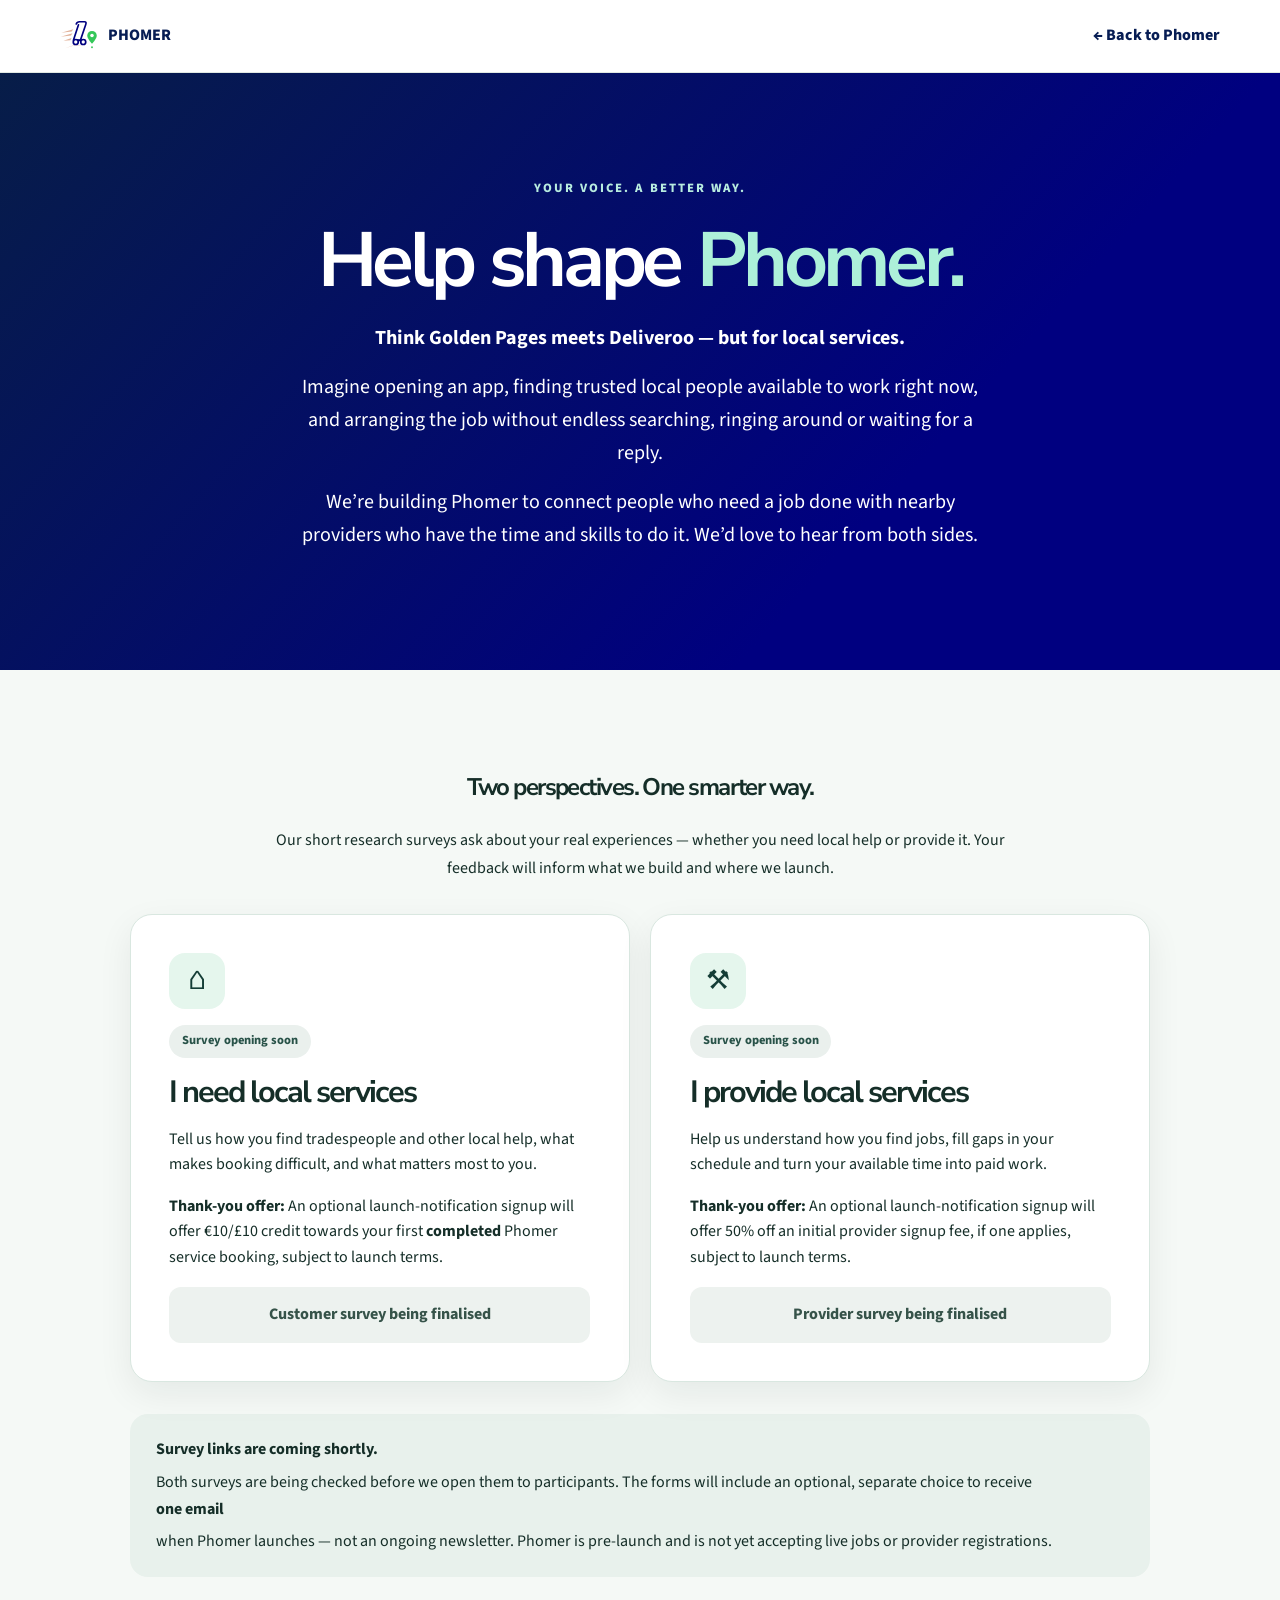
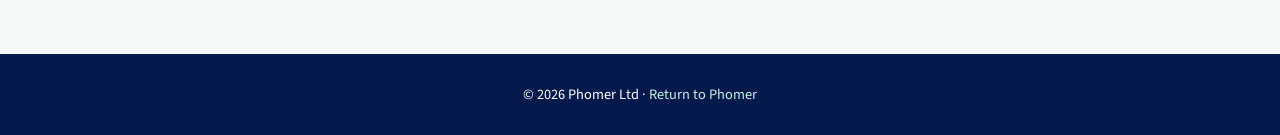
==== market-research/index.html @ 702bbf3c "Add Phomer market research landing page with customer and provider sections" ====
<!doctype html>
<html lang="en-GB">
<head>
  <meta charset="utf-8">
  <meta name="viewport" content="width=device-width,initial-scale=1">
  <meta name="theme-color" content="#000080">
  <title>Help Shape Phomer | Customer & Provider Research</title>
  <meta name="description" content="Help shape Phomer, an on-demand local services marketplace. Learn about our research surveys for customers and service providers.">
  <meta property="og:type" content="website">
  <meta property="og:title" content="Help Shape Phomer">
  <meta property="og:description" content="Think Golden Pages meets Deliveroo — for local services. Help us build a better way to get jobs done.">
  <meta property="og:url" content="https://www.phomer.co.uk/market-research/">
  <link rel="canonical" href="https://www.phomer.co.uk/market-research/">
  <link rel="icon" href="../favicon.svg" type="image/svg+xml">
  <link rel="stylesheet" href="../styles.css">
  <style>
    .research-page {background:#f5f9f6;color:#152e28;min-height:65vh}
    .research-hero {background:linear-gradient(132deg,#071d48,#000080 70%);color:white;text-align:center;padding:clamp(4rem,8vw,7rem) 1.25rem}
    .research-hero .eyeline {display:inline-block;font-size:.8rem;letter-spacing:.16em;text-transform:uppercase;font-weight:800;color:#b8ecdf}
    .research-hero h1 {color:#fff;font-size:clamp(2.7rem,6vw,5.5rem);line-height:1.07;letter-spacing:-.055em;margin:1.2rem auto;max-width:850px}
    .research-hero h1 em {color:#adf0d9;font-style:normal}
    .research-hero p {max-width:700px;margin:1rem auto;line-height:1.65;font-size:clamp(1rem,1.8vw,1.25rem)}
    .research-content {max-width:1060px;margin:auto;padding:clamp(3rem,6vw,5.5rem) 1.25rem}
    .research-intro {text-align:center;max-width:760px;margin:0 auto 2rem;line-height:1.7}
    .research-grid {display:grid;grid-template-columns:repeat(2,minmax(0,1fr));gap:1.3rem}
    .research-card {background:white;border:1px solid #d9e7e0;border-radius:22px;padding:clamp(1.5rem,3vw,2.4rem);box-shadow:0 12px 35px rgba(0,32,32,.07);display:flex;flex-direction:column;gap:1rem}
    .research-icon {width:56px;height:56px;display:grid;place-items:center;border-radius:16px;background:#e5f6ed;color:#143d36;font-size:1.7rem}
    .research-card h2 {font-size:clamp(1.4rem,2.4vw,2rem);line-height:1.2;margin:0}
    .research-card p {margin:0;line-height:1.6}
    .research-status {display:inline-flex;align-self:flex-start;padding:.4rem .8rem;border-radius:999px;background:#eaf0ed;color:#285248;font-weight:750;font-size:.78rem}
    .research-disabled {background:#edf2ef;border-radius:12px;padding:.95rem 1.2rem;color:#365349;font-weight:750;text-align:center;margin-top:auto}
    .research-footnote {margin-top:2rem;background:#e8f1ec;border-radius:18px;padding:1.4rem 1.6rem;line-height:1.65}
    .research-footnote strong {display:block;margin-bottom:.4rem}
    .research-home {display:inline-flex;align-items:center;gap:.5rem;text-decoration:none;font-weight:800}
    .research-nav {padding:1rem 0;background:#fff;border-bottom:1px solid #e1e9e3}
    .research-nav .container {display:flex;align-items:center;justify-content:space-between;gap:1rem}
    .research-nav img {width:40px;height:40px}
    .research-footer {padding:1.8rem 1rem;background:#05194d;color:#fff;text-align:center;font-size:.9rem}
    .research-footer a {color:#c0f1df}
    @media(max-width:700px){.research-grid{grid-template-columns:1fr}.research-nav .container{flex-wrap:wrap}}
  </style>
</head>
<body>
  <a href="#main" class="skip-link">Skip to main content</a>
  <nav class="research-nav" aria-label="Research page navigation">
    <div class="container">
      <a href="../" class="research-home"><img src="../logo-mark.svg" alt="" width="40" height="40"> PHOMER</a>
      <a href="../" class="research-home">← Back to Phomer</a>
    </div>
  </nav>
  <main id="main" class="research-page">
    <section class="research-hero">
      <span class="eyeline">Your voice. A better way.</span>
      <h1>Help shape <em>Phomer.</em></h1>
      <p><strong>Think Golden Pages meets Deliveroo — but for local services.</strong></p>
      <p>Imagine opening an app, finding trusted local people available to work right now, and arranging the job without endless searching, ringing around or waiting for a reply.</p>
      <p>We’re building Phomer to connect people who need a job done with nearby providers who have the time and skills to do it. We’d love to hear from both sides.</p>
    </section>
    <section class="research-content" aria-labelledby="join-title">
      <div class="research-intro">
        <h2 id="join-title">Two perspectives. One smarter way.</h2>
        <p>Our short research surveys ask about your real experiences — whether you need local help or provide it. Your feedback will inform what we build and where we launch.</p>
      </div>
      <div class="research-grid">
        <article class="research-card" id="customers">
          <span class="research-icon" aria-hidden="true">⌂</span>
          <span class="research-status">Survey opening soon</span>
          <h2>I need local services</h2>
          <p>Tell us how you find tradespeople and other local help, what makes booking difficult, and what matters most to you.</p>
          <p><strong>Thank-you offer:</strong> An optional launch-notification signup will offer €10/£10 credit towards your first <strong>completed</strong> Phomer service booking, subject to launch terms.</p>
          <div class="research-disabled" aria-label="Customer survey being finalised">Customer survey being finalised</div>
        </article>
        <article class="research-card" id="providers">
          <span class="research-icon" aria-hidden="true">⚒</span>
          <span class="research-status">Survey opening soon</span>
          <h2>I provide local services</h2>
          <p>Help us understand how you find jobs, fill gaps in your schedule and turn your available time into paid work.</p>
          <p><strong>Thank-you offer:</strong> An optional launch-notification signup will offer 50% off an initial provider signup fee, if one applies, subject to launch terms.</p>
          <div class="research-disabled" aria-label="Provider survey being finalised">Provider survey being finalised</div>
        </article>
      </div>
      <div class="research-footnote">
        <strong>Survey links are coming shortly.</strong>
        Both surveys are being checked before we open them to participants. The forms will include an optional, separate choice to receive <strong>one email</strong> when Phomer launches — not an ongoing newsletter. Phomer is pre-launch and is not yet accepting live jobs or provider registrations.
      </div>
    </section>
  </main>
  <footer class="research-footer">© 2026 Phomer Ltd · <a href="../">Return to Phomer</a></footer>
</body>
</html>
---- styles.css ----
@import url('https://fonts.googleapis.com/css2?family=Nunito+Sans:wght@600;700;800;900&family=Source+Sans+3:wght@400;500;600;700&display=swap');
@import url('https://fonts.googleapis.com/css2?family=DM+Sans:wght@400;500;600;700;800&family=Manrope:wght@400;500;600;700;800&display=swap');
:root{--ink:#071D54;--forest:#000080;--dark:#070D40;--coral:#fa916d;--coral-light:#E1B29A;--mint:#E6EDF1;--cream:#FDF9F7;--gold:#f8d38b;--muted:#50615f;--container:1160px;font-family:'DM Sans',sans-serif;color:var(--ink);font-synthesis:none}
*{box-sizing:border-box}html{scroll-behavior:smooth;scroll-padding-top:86px}body{margin:0;background:var(--cream);line-height:1.6;-webkit-font-smoothing:antialiased}a{color:inherit;text-decoration:none}button{font:inherit}a:focus-visible,button:focus-visible,summary:focus-visible{outline:3px solid #f49a6c;outline-offset:5px}img{max-width:100%}.container{width:min(calc(100% - 80px),var(--container));margin:0 auto}.skip-link{position:absolute;top:-100px;left:16px;z-index:999;background:white;padding:12px;border-radius:8px}.skip-link:focus{top:10px}.announcement{background:#E1B29A;color:#224139;text-align:center;font-size:12px;font-weight:800;letter-spacing:.055em;padding:9px 15px}.announcement span:last-child{margin-left:12px}.pulse{display:inline-block;width:8px;height:8px;background:#145446;border-radius:100%;margin-right:9px;box-shadow:0 0 0 4px rgba(20,84,70,.12)}.site-header{background:#000080;position:relative;z-index:10}.nav-shell{height:88px;display:flex;align-items:center;justify-content:space-between}.brand{display:inline-flex;align-items:center;gap:12px;color:white;font:800 27px/.9 Manrope,sans-serif;letter-spacing:-.065em}.brand img{border-radius:11px}.brand-dot{color:#E1B29A}.nav-links{display:flex;align-items:center;gap:39px;font-size:13px;font-weight:700;color:#e7f4ed}.nav-links>a:not(.nav-cta){opacity:.95;transition:opacity .2s}.nav-links>a:hover{opacity:.72}.nav-cta{color:#103f38;background:#eff8f1;padding:12px 20px;border-radius:100px}.nav-cta span{margin-left:12px}.menu-toggle{display:none;border:0;background:transparent;width:44px;height:44px;padding:8px}.menu-toggle span{height:2px;background:#fff;width:24px;display:block;margin:6px 0}
.hero{background:radial-gradient(ellipse 56% 68% at 79% 45%,#14665b 0%,transparent 69%),#000080;color:white;position:relative;overflow:hidden;isolation:isolate}.hero:before{content:'';position:absolute;inset:0;opacity:.055;background-image:radial-gradient(#fff 1px,transparent 1px);background-size:22px 22px;pointer-events:none}.hero-glow{position:absolute;border-radius:50%;pointer-events:none}.hero-glow-one{height:490px;width:490px;background:#7bb9a3;filter:blur(130px);opacity:.06;top:-180px;left:-210px}.hero-glow-two{height:400px;width:400px;background:#f2b68f;filter:blur(110px);opacity:.11;bottom:-280px;right:3%}.hero-layout{min-height:660px;display:grid;grid-template-columns:1.05fr .95fr;align-items:center;gap:30px;padding-top:52px;padding-bottom:66px;position:relative;z-index:2}.hero-copy{padding-bottom:13px}.eyebrow{display:flex;align-items:center;gap:11px;color:#E1B29A;font-size:11px;font-weight:800;letter-spacing:.19em;margin-bottom:24px}.eyebrow-line{width:24px;height:2px;background:#E1B29A}.hero h1,h2,h3{font-family:Manrope,'DM Sans',sans-serif;letter-spacing:-.065em}.hero h1{font-size:clamp(52px,5.2vw,78px);line-height:1.13;font-weight:800;margin:0 0 25px;letter-spacing:-.075em;white-space:nowrap}.hero h1 em,.section h2 em,.closing h2 em{font-style:normal;color:#E1B29A}.end-dot{color:#34C759}.hero-lead{font-size:17px;line-height:1.75;max-width:520px;color:#F4F6FF;font-weight:400;margin:0 0 32px}.hero-lead strong{color:white;font-weight:700}.hero-actions{display:flex;gap:13px;flex-wrap:wrap}.btn{display:inline-flex;align-items:center;justify-content:center;gap:18px;min-height:54px;border-radius:100px;padding:14px 23px;font-size:13px;font-weight:800;transition:transform .2s,background .2s}.btn:hover{transform:translateY(-3px)}.btn-light{background:#ffebdb;color:#193f37}.btn-light:hover{background:white}.btn-outline{border:1px solid #79a49c;color:white}.btn-outline:hover{background:#ffffff14}.hero-notes{display:flex;flex-wrap:wrap;gap:23px;color:#D1DBF4;font-weight:600;font-size:11px;margin-top:31px}.hero-notes i{font-style:normal;color:#fbb997;margin-right:7px;font-weight:800}.hero-art{height:560px;position:relative;display:flex;align-items:center;justify-content:center}.orbit{position:absolute;border:1px solid rgba(202,237,219,.13);border-radius:50%;left:50%;top:50%;transform:translate(-50%,-50%)}.orbit-1{width:495px;height:495px}.orbit-2{width:640px;height:640px}.phone-shell{width:311px;height:530px;background:#fff;border-radius:39px;border:9px solid #cbe3d8;color:#173c35;overflow:hidden;box-shadow:0 22px 15px #041f1d21,0 45px 100px #071e1b65;position:relative;transform:rotate(-5deg);z-index:2}.phone-shell:before{content:'';width:95px;height:21px;background:#cbe3d8;position:absolute;top:-1px;left:calc(50% - 47px);border-radius:0 0 15px 15px;z-index:5}.phone-top{height:73px;padding:27px 19px 0 24px;display:flex;justify-content:space-between;align-items:center}.phone-top>span:first-child{font:800 25px Manrope,sans-serif;letter-spacing:-.08em}.phone-top .brand-dot{color:#E1B29A}.tiny-avatar{background:#e4f5ed;border-radius:50%;width:28px;height:28px;display:grid;place-items:center;font-size:12px;font-weight:800}.phone-body{padding:20px 22px}.greeting{font-size:9px;font-weight:800;color:#559c8b;letter-spacing:.13em}.greeting span{color:#fb8f6c}.phone-body h2{font-size:29px;line-height:1.15;margin:7px 0 21px;letter-spacing:-.06em}.search-box{border:1px solid #e4eae5;box-shadow:0 4px 12px #152b2710;border-radius:13px;padding:12px;display:flex;gap:9px;align-items:center;font-size:11px;font-weight:500;color:#84938e}.mini-heading{display:flex;justify-content:space-between;margin:24px 0 12px;font-size:9px;font-weight:800;letter-spacing:.08em}.mini-heading span{font-size:15px;color:#4f9e84}.category-grid{display:grid;grid-template-columns:1fr 1fr;gap:9px}.mini-category{padding:8px 6px;border:1px solid #eef0ec;border-radius:10px;font-size:9px;font-weight:800;display:flex;flex-direction:column;gap:5px}.category-icon{font-weight:700;font-size:19px;display:grid;place-items:center;width:34px;height:34px;border-radius:9px}.green{background:#d8ede4;color:#3c8e79}.peach{background:#ffe6dc;color:#df8766}.lilac{background:#eae5f8;color:#8e7acb}.yellow{background:#f9f0d9;color:#c2a04b}.flow-card{display:flex;align-items:center;gap:11px;background:#dff3e9;border-radius:13px;padding:12px;margin-top:17px}.flow-symbol{border-radius:50%;background:#000080;color:white;width:35px;height:35px;display:grid;place-items:center;font-size:20px}.flow-card strong,.flow-card small{display:block}.flow-card strong{font-size:10px}.flow-card small{font-size:9px;color:#638478;margin-top:2px}.phone-foot{position:absolute;bottom:0;width:100%;height:50px;border-top:1px solid #f1f2ee;display:flex;align-items:center;justify-content:space-around;background:white}.phone-foot>span{font-size:18px;color:#899c94;text-align:center}.phone-foot small{font-size:8px;display:block}.phone-foot>span:first-child{color:#338d75}.floating-label{position:absolute;z-index:3;background:#f8f5eb;color:#23473d;box-shadow:0 12px 26px #061a182e;border-radius:15px;font-weight:800;font-size:11px;white-space:nowrap}.float-label-one{top:86px;left:-6px;padding:15px 20px;transform:rotate(-6deg)}.tiny-spark{color:#eb8e63;margin-right:8px;font-size:19px}.float-label-two{display:flex;align-items:center;gap:10px;right:-14px;bottom:130px;padding:14px 17px;transform:rotate(5deg)}.float-label-two strong,.float-label-two small{display:block}.float-label-two small{font-size:10px;font-weight:500;color:#5f7a70}.dot-coral{height:13px;width:13px;background:#f19470;border-radius:50%;box-shadow:0 0 0 6px #f1947028}.concept-tag{position:absolute;bottom:0;left:50%;transform:translateX(-50%);color:#a9d5c7;white-space:nowrap;font-size:9px;letter-spacing:.11em;font-weight:800}
.category-ribbon{background:#F7E7E2;overflow:hidden}.ribbon-inner{display:flex;justify-content:space-between;gap:22px;white-space:nowrap;padding:18px 0;font:800 12px Manrope,sans-serif;letter-spacing:.045em}.ribbon-inner span{display:flex;gap:24px}.ribbon-inner b{color:#bf715b;font-size:15px}.section{padding:110px 0}.section-intro{max-width:720px;margin-bottom:48px}.centered{text-align:center;margin-left:auto;margin-right:auto}.kicker{display:block;color:#3d9b7d;font-size:11px;font-weight:800;letter-spacing:.18em;margin-bottom:17px}.section h2,.closing h2{font-size:clamp(36px,4.1vw,57px);line-height:1.22;font-weight:800;margin:0 0 20px}.section h2 em{color:#E1B29A}.section-intro p{color:#65736d;font-size:16px;line-height:1.75;margin:0 auto;max-width:580px}.steps{display:grid;grid-template-columns:repeat(3,1fr);gap:18px}.step-card{background:#fff;border:1px solid #f0f0e9;border-radius:23px;padding:28px 28px 35px;box-shadow:0 10px 28px #162c2409;transition:transform .2s}.step-card:hover{transform:translateY(-6px)}.step-card-top{display:flex;justify-content:space-between;align-items:start}.step-card-top>span{font:800 14px Manrope,sans-serif;color:#a4b1ab}.step-icon{width:83px;height:83px;border-radius:25px;display:grid;place-items:center}.step-icon svg{width:48px;height:48px}.step-icon.pink{background:#fce2d8;color:#dc8769}.step-icon.mint{background:#dcf3e8;color:#3a9b80}.step-icon.butter{background:#fbf0d1;color:#ae8637}.step-card h3{font-size:23px;margin:28px 0 11px;line-height:1.2}.step-card p{color:#64756e;font-size:14px;line-height:1.75;margin:0}.honesty-note{margin:31px 0 0;text-align:center;font-size:12px;color:#6c7c74}.honesty-note span{color:#e49170;margin-right:7px}.section-difference{background:#E6EDF1}.different-grid{display:grid;grid-template-columns:1fr 1fr;align-items:center;gap:80px}.different-copy h2{max-width:440px}.different-copy h2 em{display:block}.different-copy p{color:#52685d;line-height:1.82;font-size:15px;max-width:420px}.different-copy p strong{color:#174d3f}.text-link{font-size:13px;font-weight:800;display:inline-flex;gap:18px;align-items:center;color:#000080;margin-top:18px}.difference-panel{background:#fff;box-shadow:0 24px 55px #0a493019;border-radius:26px;padding:30px}.panel-label{font-size:10px;color:#9a908d;font-weight:800;letter-spacing:.12em}.old-way{display:flex;gap:7px;align-items:center;justify-content:space-between;margin-top:15px;flex-wrap:wrap}.old-way span{font-size:10px;font-weight:800;border-radius:8px;background:#f5f5f2;padding:11px 9px;color:#76817d}.old-way b{color:#acb5ac;font-size:11px}.panel-divider{border-bottom:1px dashed #dde8df;position:relative;margin:35px 0 31px;text-align:center}.panel-divider span{position:absolute;top:-12px;left:46%;background:white;color:#bfcbc1;font-size:10px;font-weight:900;padding:3px 9px}.panel-label-green{color:#2b9574}.panel-label small{font-size:9px;color:#97a89c}.new-way{display:flex;flex-direction:column;align-items:stretch;text-align:center;gap:3px;margin:13px auto 0;max-width:240px}.new-way>div{padding:10px 12px;background:#F7E7E2;border:1px solid #cbebda;border-radius:11px;font-size:12px;font-weight:800;color:#176048}.new-way>span{color:#59a389;font-size:16px;font-weight:800;line-height:1.1}.new-way .new-way-final{background:#071D54;color:white;border-color:#071D54}.new-way-final span{color:#F7E7E2;margin-left:8px}.section-for{background:#FDF9F7}.audience-grid{display:grid;grid-template-columns:1fr 1fr;gap:20px}.audience-card{background:#fff;border-radius:27px;overflow:hidden;box-shadow:0 12px 30px #142f210b}.audience-visual{height:210px;display:grid;place-items:center;position:relative;overflow:hidden}.customer-card .audience-visual{background:#F7E7E2}.homer-card .audience-visual{background:#E6EDF1}.audience-emoji{font-family:Manrope,sans-serif;font-weight:800;font-size:96px;line-height:1;transform:rotate(-12deg);color:#e88c66;text-shadow:4px 7px 0 #f8bb9f}.homer-card .audience-emoji{color:#328e74;text-shadow:4px 7px 0 #b1ded0}.sticker{position:absolute;bottom:27px;right:20%;padding:7px 15px;background:white;border-radius:100px;color:#36574a;font-size:12px;font-weight:800;transform:rotate(6deg);box-shadow:0 7px 15px #14371c12}.squiggle{width:400px;height:400px;position:absolute;top:-155px;left:-130px;border:24px solid #f9c0a3;border-radius:50%;opacity:.7}.squiggle-b{border-color:#E6EDF1}.audience-body{padding:35px 39px 43px}.card-kicker{font-size:10px;color:#3d9b7d;font-weight:800;letter-spacing:.13em}.audience-body h3{font-size:31px;line-height:1.24;margin:15px 0;letter-spacing:-.055em}.audience-body p{color:#6a786e;font-size:14px;line-height:1.9;min-height:80px}.underlink{display:inline-flex;gap:20px;font-size:13px;font-weight:800;color:#000080;margin-top:12px}
.section-vision{background:#000080;color:white}.vision-grid{display:grid;grid-template-columns:1fr .95fr;gap:85px;align-items:center}.light-kicker{color:#a0dac6}.section-vision h2{font-size:clamp(38px,4.1vw,56px)}.section-vision h2 em{color:#E1B29A}.section-vision p{color:#DDE5F9;max-width:470px;font-size:14px;line-height:1.85}.vision-pill{display:inline-block;border:1px solid #76a596;border-radius:100px;font-size:11px;font-weight:800;color:#d2ebdf;padding:10px 17px;margin-top:14px}.journey-card{background:#f8f8f3;border-radius:25px;padding:35px;color:#183e34}.journey-small{font-size:10px;letter-spacing:.15em;font-weight:800;color:#82958a}.journey-step{display:flex;align-items:center;gap:15px;border-bottom:1px solid #e2e7df;padding:19px 0}.journey-step:last-child{border:0}.journey-bullet{flex:0 0 auto;display:grid;place-items:center;width:35px;height:35px;border:1px solid #cddad0;border-radius:50%;font-size:13px;font-weight:800;color:#557865}.journey-step.active .journey-bullet{background:#071D54;color:#fff;border-color:#071D54}.journey-step div{flex:1}.journey-step strong,.journey-step small{display:block}.journey-step strong{font-size:15px}.journey-step small{font-size:11px;color:#819289;margin-top:4px}.journey-step>span:last-child:not(.journey-bullet){font-size:8px;font-weight:900;color:#278970;background:#dbf1e4;border-radius:20px;padding:5px 8px}
.faq-section{background:#FDF9F7}.faq-grid{display:grid;grid-template-columns:.6fr 1fr;gap:110px}.faq-intro p{color:#64746d;font-size:14px}.faq-items details{border-bottom:1px solid #dce2d9}.faq-items details:first-child{border-top:1px solid #dce2d9}.faq-items summary{list-style:none;padding:20px 4px;cursor:pointer;font-size:15px;font-weight:800;display:flex;justify-content:space-between;align-items:center;gap:16px}.faq-items summary::-webkit-details-marker{display:none}.faq-items summary span{font-size:22px;font-weight:500;color:#3c9680;transition:transform .2s}.faq-items details[open] summary span{transform:rotate(45deg)}.faq-items details p{margin:0 0 23px;color:#67786e;font-size:13px;line-height:1.85;max-width:530px}.closing{background:#F7E7E2;text-align:center;overflow:hidden}.closing-inner{position:relative;padding:94px 0}.closing-orb{position:absolute;font-size:260px;color:#f3b08c;opacity:.42;left:-10%;top:-92px;pointer-events:none}.closing .kicker{color:#95634a}.closing h2{font-size:clamp(33px,4vw,54px)}.closing h2 em{color:#d06e4f}.closing p{color:#74564b;margin-bottom:27px}.btn-dark{background:#000080;color:white}.btn-dark:hover{background:#0f453b}.footer{background:#070D40;color:#d5e9dd}.footer-content{padding:35px 0;display:flex;align-items:center;gap:18px;flex-wrap:wrap}.footer-brand{font-size:23px}.footer-content p{font-size:11px;margin:0 22px 0 0;color:#b5d1c4}.footer-content small{font-size:10px;color:#a8c6b8}.footer-content small:last-child{margin-left:auto}
@media(max-width:1080px){.hero h1{font-size:60px}.hero-art{transform:scale(.92)}.different-grid{gap:50px}.footer-content small:last-child{margin-left:0}.float-label-one{left:0}.float-label-two{right:-8px}}@media(max-width:820px){.container{width:min(calc(100% - 44px),var(--container))}.nav-shell{height:76px}.menu-toggle{display:block}.nav-links{display:none;position:absolute;top:76px;left:0;right:0;padding:25px 22px 29px;background:#070D40;flex-direction:column;align-items:stretch;gap:23px;box-shadow:0 16px 25px #081c172e}.nav-links.open{display:flex}.nav-links>a{font-size:15px}.nav-cta{text-align:center}.hero-layout{grid-template-columns:1fr;gap:25px;padding-top:50px}.hero-copy{text-align:center}.hero h1{white-space:normal}.eyebrow,.hero-actions,.hero-notes{justify-content:center}.hero-lead{margin-left:auto;margin-right:auto}.hero-art{height:520px;transform:none}.float-label-one{left:16%}.float-label-two{right:14%}.ribbon-inner{justify-content:flex-start;overflow:auto;scrollbar-width:none}.ribbon-inner::-webkit-scrollbar{display:none}.different-grid,.vision-grid,.faq-grid{grid-template-columns:1fr;gap:35px}.different-copy h2{max-width:700px}.different-copy h2 em{display:inline}.difference-panel{max-width:600px;width:100%;margin:auto}.faq-grid{gap:20px}.faq-intro h2 br{display:none}.section{padding:78px 0}.vision-grid{gap:48px}}@media(max-width:610px){.announcement{font-size:10px;line-height:1.4;padding:10px}.brand{font-size:24px}.hero-layout{padding-top:43px;padding-bottom:32px}.hero h1{font-size:clamp(40px,11.7vw,62px)}.hero-lead{font-size:15px}.hero-notes{gap:9px 16px}.hero-art{height:460px;margin-top:8px}.phone-shell{transform:rotate(-5deg) scale(.84)}.orbit-1{width:360px;height:360px}.orbit-2{width:445px;height:445px}.float-label-one{left:0;top:60px;transform:rotate(-6deg) scale(.79);transform-origin:left top}.float-label-two{right:-5px;bottom:90px;transform:rotate(6deg) scale(.76);transform-origin:right bottom}.concept-tag{font-size:8px;bottom:2px}.ribbon-inner{padding:14px 0}.section-intro{margin-bottom:30px}.section h2{font-size:clamp(35px,9.5vw,47px)}.section-intro p{font-size:14px}.steps,.audience-grid{grid-template-columns:1fr}.step-card{padding:24px}.step-card h3{font-size:22px;margin-top:19px}.step-icon{height:67px;width:67px}.step-icon svg{height:38px;width:38px}.different-copy p{font-size:14px}.difference-panel{padding:24px 17px}.old-way{justify-content:center}.old-way span{font-size:9px}.old-way b{font-size:10px}.audience-visual{height:175px}.audience-body{padding:28px}.audience-body p{min-height:0}.section-vision h2{font-size:clamp(38px,10vw,49px)}.journey-card{padding:26px 20px}.journey-step>span:last-child:not(.journey-bullet){font-size:7px}.closing-inner{padding:70px 0}.footer-content{gap:12px}.footer-content small{width:100%}.footer-content p{width:100%}}
@media(prefers-reduced-motion:reduce){html{scroll-behavior:auto}*,*:before,*:after{animation:none!important;transition:none!important;transform:none!important}.phone-shell{transform:none}}

/* Phomer official brand-direction adaptations (based on supplied concept sheet) */

:root{--ink:#071D54;--forest:#000080;--dark:#070D40;--coral:#E1B29A;--coral-light:#E1B29A;--mint:#E6EDF1;--cream:#FDF9F7;--gold:#E1B29A;--muted:#5B6172; font-family:'Source Sans 3',sans-serif}
body{font-family:'Source Sans 3',sans-serif;background:var(--cream)}
h1,h2,h3,.brand,.ribbon-inner{font-family:'Nunito Sans','Aptos Display',sans-serif}
.brand{font-size:27px;letter-spacing:-.035em;gap:8px;color:white}
.brand img{border-radius:0;object-fit:contain;width:53px;height:51px;background:white;border-radius:12px;padding:4px}
.brand-word{display:flex;flex-direction:column;gap:2px;line-height:.91;letter-spacing:.005em;font-weight:900}
.brand-word small{display:block;font-size:8px;font-weight:900;letter-spacing:.11em;margin-top:7px;color:#E1B29A}
.hero h1{font-family:'Nunito Sans',sans-serif;font-weight:900;letter-spacing:-.055em}
.hero h1 em,.section h2 em,.closing h2 em{color:#E1B29A}
.hero{background:radial-gradient(ellipse 58% 66% at 79% 48%,#071D54 0%, transparent 70%),#000080}
.announcement{color:#071D54;background:#E1B29A}
.announcement .pulse{background:#34C759}
.nav-cta{color:#000080;background:#F7E7E2}
.hero-notes i,.tiny-spark,.end-dot,.greeting span{color:#34C759}
.btn-light{background:#E1B29A;color:#000080}
.btn-dark,.new-way .new-way-final,.journey-step.active .journey-bullet{background:#000080}
.btn-dark:hover{background:#070D40}
.hero-glow-two{background:#E1B29A}
.phone-shell{border-color:#E1B29A;box-shadow:0 24px 65px #00000040}
.phone-shell:before{background:#E1B29A}
.phone-top>span:first-child{font-family:'Nunito Sans',sans-serif;font-weight:900;color:#000080;letter-spacing:-.04em}
.flow-card{background:#F7E7E2}.flow-symbol{background:#34C759;color:#000080}
.category-ribbon{background:#F7E7E2;color:#000080}
.ribbon-inner b{color:#34C759}
.brand-values{font-weight:900;letter-spacing:.01em;gap:12px;justify-content:space-between}
.brand-values span{gap:13px;white-space:nowrap}
.step-icon.mint{background:#E6EDF1;color:#000080}
.section-difference{background:#E6EDF1}
.customer-card .audience-visual{background:#F7E7E2}
.homer-card .audience-visual{background:#E6EDF1}
.customer-card .audience-emoji{color:#E1B29A;text-shadow:none}
.homer-card .audience-emoji{color:#000080;text-shadow:none}
.section-vision{background:#000080}
.light-kicker{color:#E1B29A}
.closing{background:#F7E7E2}
.closing h2 em{color:#000080}
.closing .kicker,.closing p{color:#000080}
.closing-orb{color:#E1B29A}
.concept-tag{color:#D5E1F2}
.footer-brand .brand-word{font-size:24px}
.section h2 em{color:#000080}
.section .kicker,.card-kicker,.underlink,.text-link{color:#000080}
.nav-links>a:hover,.btn:hover{opacity:.93}
@media(max-width:610px){.brand{font-size:21px}.brand img{width:47px;height:45px}.brand-word small{font-size:6.7px}.brand-values{gap:22px}.hero h1{font-size:clamp(44px,11.5vw,62px)}.hero-glow-two{opacity:.11}}
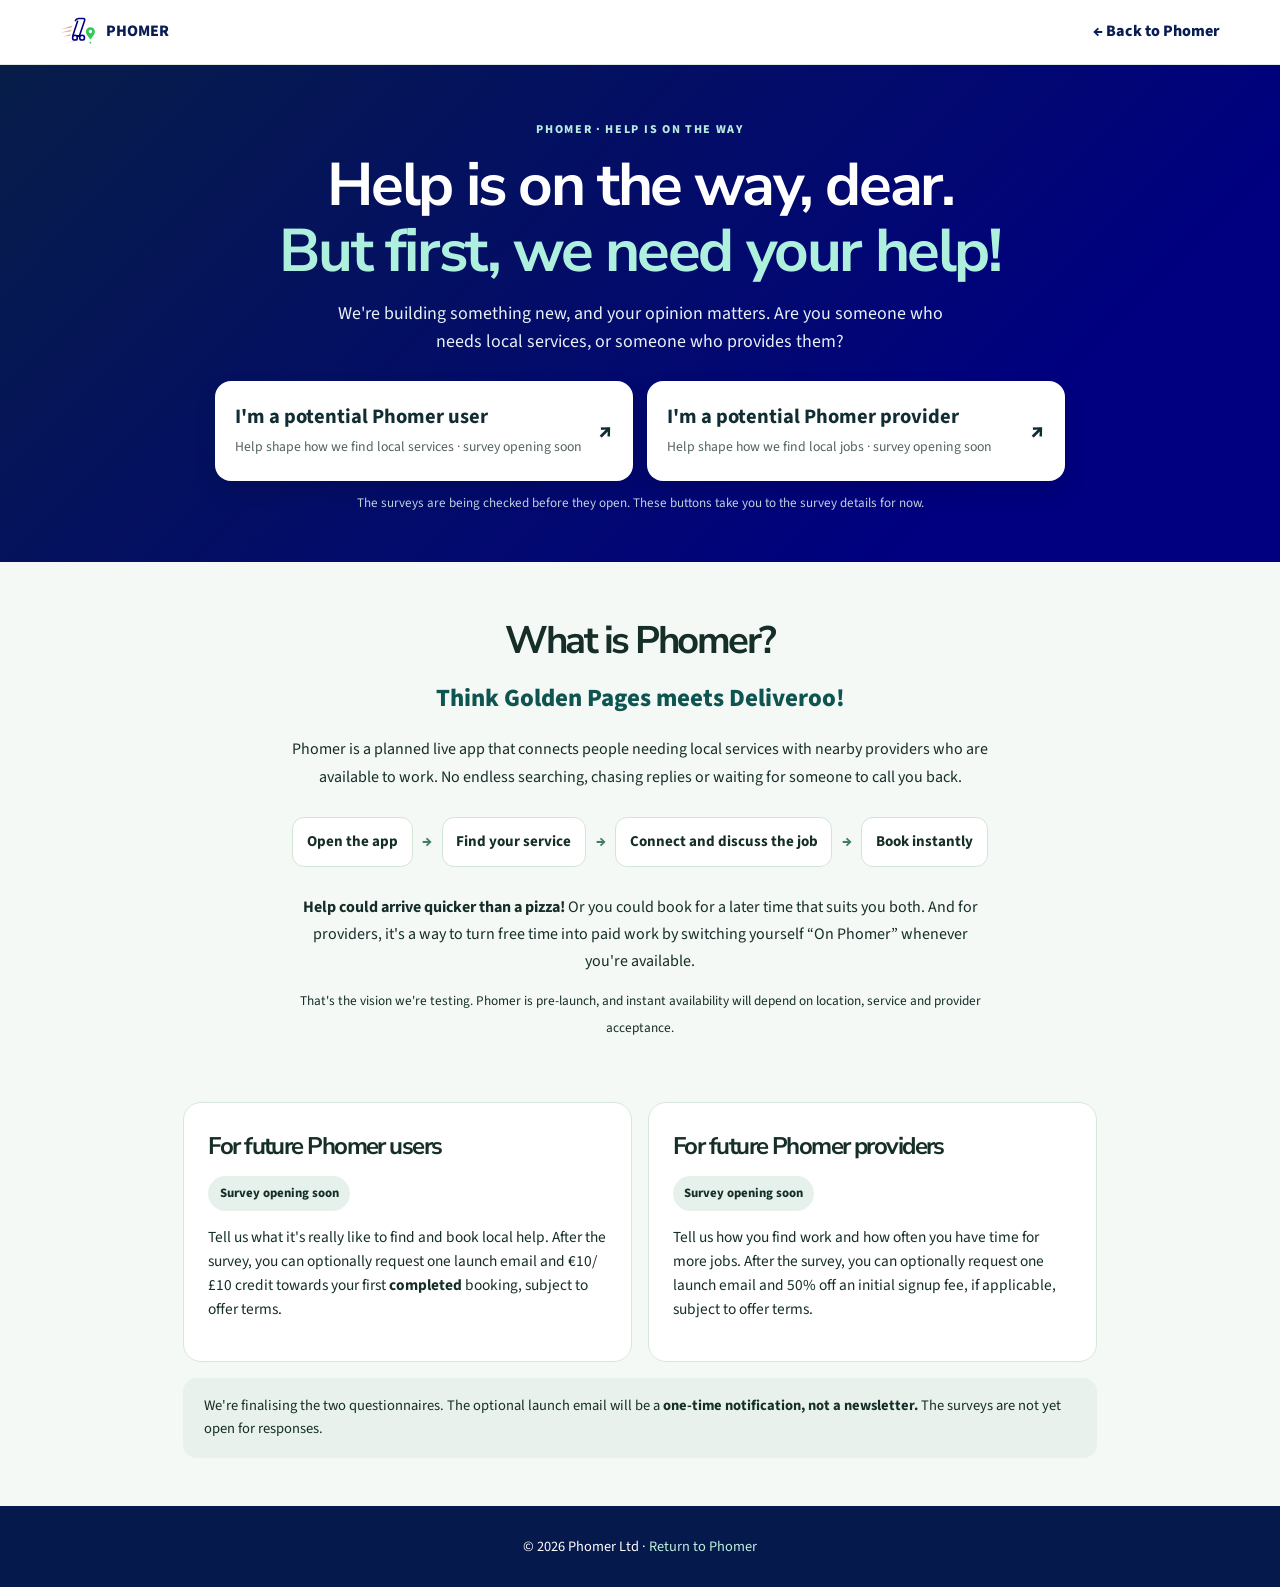
==== commit 2d7b55c8: "Move Phomer research choices above fold and simplify page copy" ====
--- a/market-research/index.html
+++ b/market-research/index.html
@@ -14,30 +14,40 @@
   <link rel="icon" href="../favicon.svg" type="image/svg+xml">
   <link rel="stylesheet" href="../styles.css">
   <style>
-    .research-page {background:#f5f9f6;color:#152e28;min-height:65vh}
-    .research-hero {background:linear-gradient(132deg,#071d48,#000080 70%);color:white;text-align:center;padding:clamp(4rem,8vw,7rem) 1.25rem}
-    .research-hero .eyeline {display:inline-block;font-size:.8rem;letter-spacing:.16em;text-transform:uppercase;font-weight:800;color:#b8ecdf}
-    .research-hero h1 {color:#fff;font-size:clamp(2.7rem,6vw,5.5rem);line-height:1.07;letter-spacing:-.055em;margin:1.2rem auto;max-width:850px}
-    .research-hero h1 em {color:#adf0d9;font-style:normal}
-    .research-hero p {max-width:700px;margin:1rem auto;line-height:1.65;font-size:clamp(1rem,1.8vw,1.25rem)}
-    .research-content {max-width:1060px;margin:auto;padding:clamp(3rem,6vw,5.5rem) 1.25rem}
-    .research-intro {text-align:center;max-width:760px;margin:0 auto 2rem;line-height:1.7}
-    .research-grid {display:grid;grid-template-columns:repeat(2,minmax(0,1fr));gap:1.3rem}
-    .research-card {background:white;border:1px solid #d9e7e0;border-radius:22px;padding:clamp(1.5rem,3vw,2.4rem);box-shadow:0 12px 35px rgba(0,32,32,.07);display:flex;flex-direction:column;gap:1rem}
-    .research-icon {width:56px;height:56px;display:grid;place-items:center;border-radius:16px;background:#e5f6ed;color:#143d36;font-size:1.7rem}
-    .research-card h2 {font-size:clamp(1.4rem,2.4vw,2rem);line-height:1.2;margin:0}
-    .research-card p {margin:0;line-height:1.6}
-    .research-status {display:inline-flex;align-self:flex-start;padding:.4rem .8rem;border-radius:999px;background:#eaf0ed;color:#285248;font-weight:750;font-size:.78rem}
-    .research-disabled {background:#edf2ef;border-radius:12px;padding:.95rem 1.2rem;color:#365349;font-weight:750;text-align:center;margin-top:auto}
-    .research-footnote {margin-top:2rem;background:#e8f1ec;border-radius:18px;padding:1.4rem 1.6rem;line-height:1.65}
-    .research-footnote strong {display:block;margin-bottom:.4rem}
-    .research-home {display:inline-flex;align-items:center;gap:.5rem;text-decoration:none;font-weight:800}
-    .research-nav {padding:1rem 0;background:#fff;border-bottom:1px solid #e1e9e3}
-    .research-nav .container {display:flex;align-items:center;justify-content:space-between;gap:1rem}
-    .research-nav img {width:40px;height:40px}
-    .research-footer {padding:1.8rem 1rem;background:#05194d;color:#fff;text-align:center;font-size:.9rem}
-    .research-footer a {color:#c0f1df}
-    @media(max-width:700px){.research-grid{grid-template-columns:1fr}.research-nav .container{flex-wrap:wrap}}
+    .research-page{background:#f5f9f6;color:#152e28;min-height:65vh}
+    .research-top{background:linear-gradient(135deg,#071d48,#000080 78%);color:white;padding:clamp(2.1rem,4vw,3.25rem) 1.1rem 3rem;text-align:center}
+    .research-top h1{color:white;max-width:850px;font-size:clamp(2.05rem,4.7vw,4.3rem);line-height:1.1;letter-spacing:-.04em;margin:.65rem auto 1rem}
+    .research-top h1 em{color:#aef0dd;font-style:normal}
+    .research-top p{max-width:650px;margin:0 auto 1.3rem;line-height:1.55;color:#e7f1f7;font-size:clamp(.98rem,1.4vw,1.12rem)}
+    .research-eyebrow{font-size:.75rem;letter-spacing:.14em;font-weight:800;color:#b9ebdf;text-transform:uppercase}
+    .survey-choices{display:grid;grid-template-columns:repeat(2,minmax(0,1fr));gap:.85rem;max-width:850px;margin:1.6rem auto .75rem}
+    .survey-choice{display:flex;align-items:center;justify-content:space-between;gap:1rem;background:white;color:#112d34;border-radius:16px;padding:1.15rem 1.25rem;text-align:left;text-decoration:none;box-shadow:0 10px 22px #0002;min-height:100px;transition:transform .15s,box-shadow .15s}
+    .survey-choice:hover,.survey-choice:focus-visible{transform:translateY(-3px);box-shadow:0 16px 32px #0004}
+    .survey-choice strong{font-size:clamp(1.05rem,1.6vw,1.35rem);display:block;line-height:1.25}
+    .survey-choice small{font-size:.86rem;display:block;margin-top:.4rem;color:#53645f}
+    .survey-choice b{font-size:1.5rem}
+    .research-top .research-caveat{font-size:.82rem;color:#bcd1de;margin:0 auto}
+    .research-explain{max-width:870px;margin:0 auto;padding:3rem 1.15rem;text-align:center}
+    .research-explain h2{font-size:clamp(1.7rem,3vw,2.6rem);margin:0 0 .45rem}
+    .research-explain .tagline{font-size:clamp(1.15rem,2.5vw,1.55rem);font-weight:800;color:#0e5551;margin:.35rem auto 1rem}
+    .research-explain p{max-width:700px;line-height:1.7;margin:.75rem auto}
+    .research-explain .simple-flow{display:flex;justify-content:center;align-items:center;gap:.6rem;flex-wrap:wrap;margin:1.65rem auto}
+    .simple-flow span{background:white;border:1px solid #d2e5d9;border-radius:12px;padding:.75rem .85rem;font-weight:700;font-size:.94rem}
+    .simple-flow i{font-style:normal;font-weight:800;color:#427b69}
+    .research-details{max-width:950px;margin:0 auto;padding:0 1.15rem 3rem}
+    .research-grid{display:grid;grid-template-columns:repeat(2,minmax(0,1fr));gap:1rem}
+    .research-card{background:white;border:1px solid #d8e7dd;border-radius:18px;padding:1.5rem;scroll-margin-top:2rem}
+    .research-card h3{font-size:1.5rem;margin:0 0 .7rem}
+    .research-card p{font-size:.96rem;line-height:1.55}
+    .research-status{display:inline-flex;background:#e6f1ec;padding:.45rem .7rem;border-radius:999px;font-size:.8rem;font-weight:750}
+    .research-note{border-radius:14px;background:#e8f1ec;padding:1.1rem 1.3rem;margin-top:1rem;line-height:1.55;font-size:.91rem}
+    .research-home{display:inline-flex;align-items:center;gap:.5rem;text-decoration:none;font-weight:800}
+    .research-nav{padding:.8rem 0;background:#fff;border-bottom:1px solid #e1e9e3}
+    .research-nav .container{display:flex;align-items:center;justify-content:space-between;gap:1rem}
+    .research-nav img{width:38px;height:38px}
+    .research-footer{padding:1.8rem 1rem;background:#05194d;color:#fff;text-align:center;font-size:.9rem}
+    .research-footer a{color:#c0f1df}
+    @media(max-width:640px){.survey-choices,.research-grid{grid-template-columns:1fr}.survey-choice{min-height:84px}.research-top{padding-top:1.7rem}.research-explain{padding-top:2.25rem}}
   </style>
 </head>
 <body>
@@ -49,40 +59,47 @@
     </div>
   </nav>
   <main id="main" class="research-page">
-    <section class="research-hero">
-      <span class="eyeline">Your voice. A better way.</span>
-      <h1>Help shape <em>Phomer.</em></h1>
-      <p><strong>Think Golden Pages meets Deliveroo — but for local services.</strong></p>
-      <p>Imagine opening an app, finding trusted local people available to work right now, and arranging the job without endless searching, ringing around or waiting for a reply.</p>
-      <p>We’re building Phomer to connect people who need a job done with nearby providers who have the time and skills to do it. We’d love to hear from both sides.</p>
+    <section class="research-top" aria-labelledby="research-title">
+      <span class="research-eyebrow">Phomer · Help is on the way</span>
+      <h1 id="research-title">Help is on the way, dear.<br><em>But first, we need your help!</em></h1>
+      <p>We're building something new, and your opinion matters. Are you someone who needs local services, or someone who provides them?</p>
+      <div class="survey-choices" aria-label="Choose your Phomer research survey">
+        <a class="survey-choice" href="#customers">
+          <span><strong>I'm a potential Phomer user</strong><small>Help shape how we find local services · survey opening soon</small></span><b aria-hidden="true">↗</b>
+        </a>
+        <a class="survey-choice" href="#providers">
+          <span><strong>I'm a potential Phomer provider</strong><small>Help shape how we find local jobs · survey opening soon</small></span><b aria-hidden="true">↗</b>
+        </a>
+      </div>
+      <p class="research-caveat">The surveys are being checked before they open. These buttons take you to the survey details for now.</p>
     </section>
-    <section class="research-content" aria-labelledby="join-title">
-      <div class="research-intro">
-        <h2 id="join-title">Two perspectives. One smarter way.</h2>
-        <p>Our short research surveys ask about your real experiences — whether you need local help or provide it. Your feedback will inform what we build and where we launch.</p>
+    <section class="research-explain" aria-labelledby="what-title">
+      <h2 id="what-title">What is Phomer?</h2>
+      <p class="tagline">Think Golden Pages meets Deliveroo!</p>
+      <p>Phomer is a planned live app that connects people needing local services with nearby providers who are available to work. No endless searching, chasing replies or waiting for someone to call you back.</p>
+      <div class="simple-flow" aria-label="How Phomer is designed to work">
+        <span>Open the app</span><i aria-hidden="true">→</i>
+        <span>Find your service</span><i aria-hidden="true">→</i>
+        <span>Connect and discuss the job</span><i aria-hidden="true">→</i>
+        <span>Book instantly</span>
       </div>
+      <p><strong>Help could arrive quicker than a pizza!</strong> Or you could book for a later time that suits you both. And for providers, it's a way to turn free time into paid work by switching yourself “On Phomer” whenever you're available.</p>
+      <p><small>That's the vision we're testing. Phomer is pre-launch, and instant availability will depend on location, service and provider acceptance.</small></p>
+    </section>
+    <section class="research-details" aria-label="Research survey details">
       <div class="research-grid">
         <article class="research-card" id="customers">
-          <span class="research-icon" aria-hidden="true">⌂</span>
+          <h3>For future Phomer users</h3>
           <span class="research-status">Survey opening soon</span>
-          <h2>I need local services</h2>
-          <p>Tell us how you find tradespeople and other local help, what makes booking difficult, and what matters most to you.</p>
-          <p><strong>Thank-you offer:</strong> An optional launch-notification signup will offer €10/£10 credit towards your first <strong>completed</strong> Phomer service booking, subject to launch terms.</p>
-          <div class="research-disabled" aria-label="Customer survey being finalised">Customer survey being finalised</div>
+          <p>Tell us what it's really like to find and book local help. After the survey, you can optionally request one launch email and €10/£10 credit towards your first <strong>completed</strong> booking, subject to offer terms.</p>
         </article>
         <article class="research-card" id="providers">
-          <span class="research-icon" aria-hidden="true">⚒</span>
+          <h3>For future Phomer providers</h3>
           <span class="research-status">Survey opening soon</span>
-          <h2>I provide local services</h2>
-          <p>Help us understand how you find jobs, fill gaps in your schedule and turn your available time into paid work.</p>
-          <p><strong>Thank-you offer:</strong> An optional launch-notification signup will offer 50% off an initial provider signup fee, if one applies, subject to launch terms.</p>
-          <div class="research-disabled" aria-label="Provider survey being finalised">Provider survey being finalised</div>
+          <p>Tell us how you find work and how often you have time for more jobs. After the survey, you can optionally request one launch email and 50% off an initial signup fee, if applicable, subject to offer terms.</p>
         </article>
       </div>
-      <div class="research-footnote">
-        <strong>Survey links are coming shortly.</strong>
-        Both surveys are being checked before we open them to participants. The forms will include an optional, separate choice to receive <strong>one email</strong> when Phomer launches — not an ongoing newsletter. Phomer is pre-launch and is not yet accepting live jobs or provider registrations.
-      </div>
+      <div class="research-note">We're finalising the two questionnaires. The optional launch email will be a <strong>one-time notification, not a newsletter.</strong> The surveys are not yet open for responses.</div>
     </section>
   </main>
   <footer class="research-footer">© 2026 Phomer Ltd · <a href="../">Return to Phomer</a></footer>
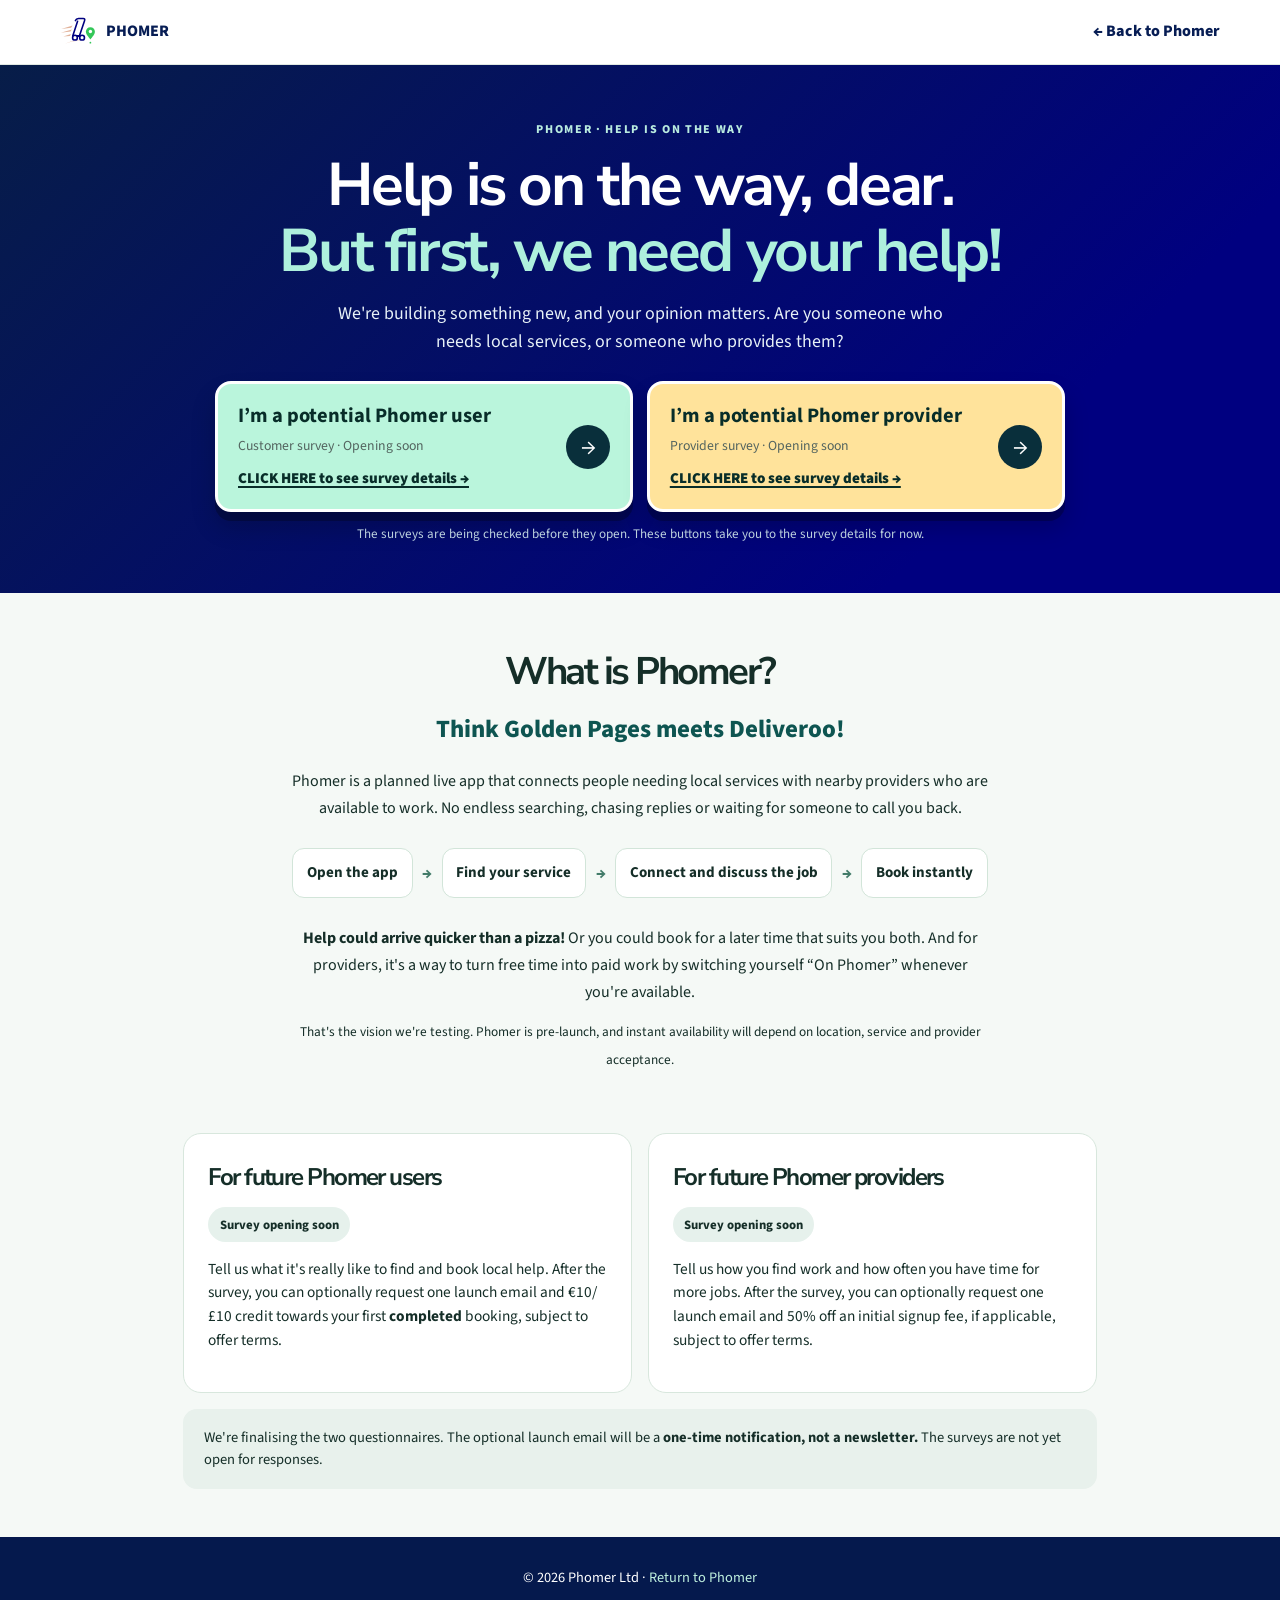
==== commit c7b91b2f: "Make market research survey choice buttons prominent and clearly clickable" ====
--- a/market-research/index.html
+++ b/market-research/index.html
@@ -9,8 +9,8 @@
   <meta property="og:type" content="website">
   <meta property="og:title" content="Help Shape Phomer">
   <meta property="og:description" content="Think Golden Pages meets Deliveroo — for local services. Help us build a better way to get jobs done.">
-  <meta property="og:url" content="https://www.phomer.co.uk/market-research/">
-  <link rel="canonical" href="https://www.phomer.co.uk/market-research/">
+  <meta property="og:url" content="https://phomer.co.uk/market-research/">
+  <link rel="canonical" href="https://phomer.co.uk/market-research/">
   <link rel="icon" href="../favicon.svg" type="image/svg+xml">
   <link rel="stylesheet" href="../styles.css">
   <style>
@@ -21,8 +21,11 @@
     .research-top p{max-width:650px;margin:0 auto 1.3rem;line-height:1.55;color:#e7f1f7;font-size:clamp(.98rem,1.4vw,1.12rem)}
     .research-eyebrow{font-size:.75rem;letter-spacing:.14em;font-weight:800;color:#b9ebdf;text-transform:uppercase}
     .survey-choices{display:grid;grid-template-columns:repeat(2,minmax(0,1fr));gap:.85rem;max-width:850px;margin:1.6rem auto .75rem}
-    .survey-choice{display:flex;align-items:center;justify-content:space-between;gap:1rem;background:white;color:#112d34;border-radius:16px;padding:1.15rem 1.25rem;text-align:left;text-decoration:none;box-shadow:0 10px 22px #0002;min-height:100px;transition:transform .15s,box-shadow .15s}
-    .survey-choice:hover,.survey-choice:focus-visible{transform:translateY(-3px);box-shadow:0 16px 32px #0004}
+    .survey-choice{display:flex;align-items:center;justify-content:space-between;gap:1rem;background:#baf5dc;color:#082d29;border:3px solid #ffffff;border-radius:16px;padding:1.15rem 1.25rem;text-align:left;text-decoration:none;box-shadow:0 9px 0 rgba(0,0,0,.25),0 15px 25px #0003;min-height:108px;cursor:pointer;transition:transform .15s,box-shadow .15s}
+    .survey-choice:nth-child(2){background:#ffe39b}
+    .survey-choice .click-action{display:block;margin-top:.65rem;font-weight:900;font-size:.94rem;text-decoration:underline;text-underline-offset:3px;text-decoration-thickness:2px}
+    .survey-choice .arrow-disc{background:#092f3b;color:#fff;border-radius:50%;width:44px;height:44px;flex-shrink:0;display:grid;place-items:center;font-size:1.5rem}
+    .survey-choice:hover,.survey-choice:focus-visible{transform:translateY(-3px);box-shadow:0 12px 0 rgba(0,0,0,.2),0 18px 32px #0004}
     .survey-choice strong{font-size:clamp(1.05rem,1.6vw,1.35rem);display:block;line-height:1.25}
     .survey-choice small{font-size:.86rem;display:block;margin-top:.4rem;color:#53645f}
     .survey-choice b{font-size:1.5rem}
@@ -65,10 +68,10 @@
       <p>We're building something new, and your opinion matters. Are you someone who needs local services, or someone who provides them?</p>
       <div class="survey-choices" aria-label="Choose your Phomer research survey">
         <a class="survey-choice" href="#customers">
-          <span><strong>I'm a potential Phomer user</strong><small>Help shape how we find local services · survey opening soon</small></span><b aria-hidden="true">↗</b>
+          <span><strong>I’m a potential Phomer user</strong><small>Customer survey · Opening soon</small><span class="click-action">CLICK HERE to see survey details →</span></span><span class="arrow-disc" aria-hidden="true">→</span>
         </a>
         <a class="survey-choice" href="#providers">
-          <span><strong>I'm a potential Phomer provider</strong><small>Help shape how we find local jobs · survey opening soon</small></span><b aria-hidden="true">↗</b>
+          <span><strong>I’m a potential Phomer provider</strong><small>Provider survey · Opening soon</small><span class="click-action">CLICK HERE to see survey details →</span></span><span class="arrow-disc" aria-hidden="true">→</span>
         </a>
       </div>
       <p class="research-caveat">The surveys are being checked before they open. These buttons take you to the survey details for now.</p>
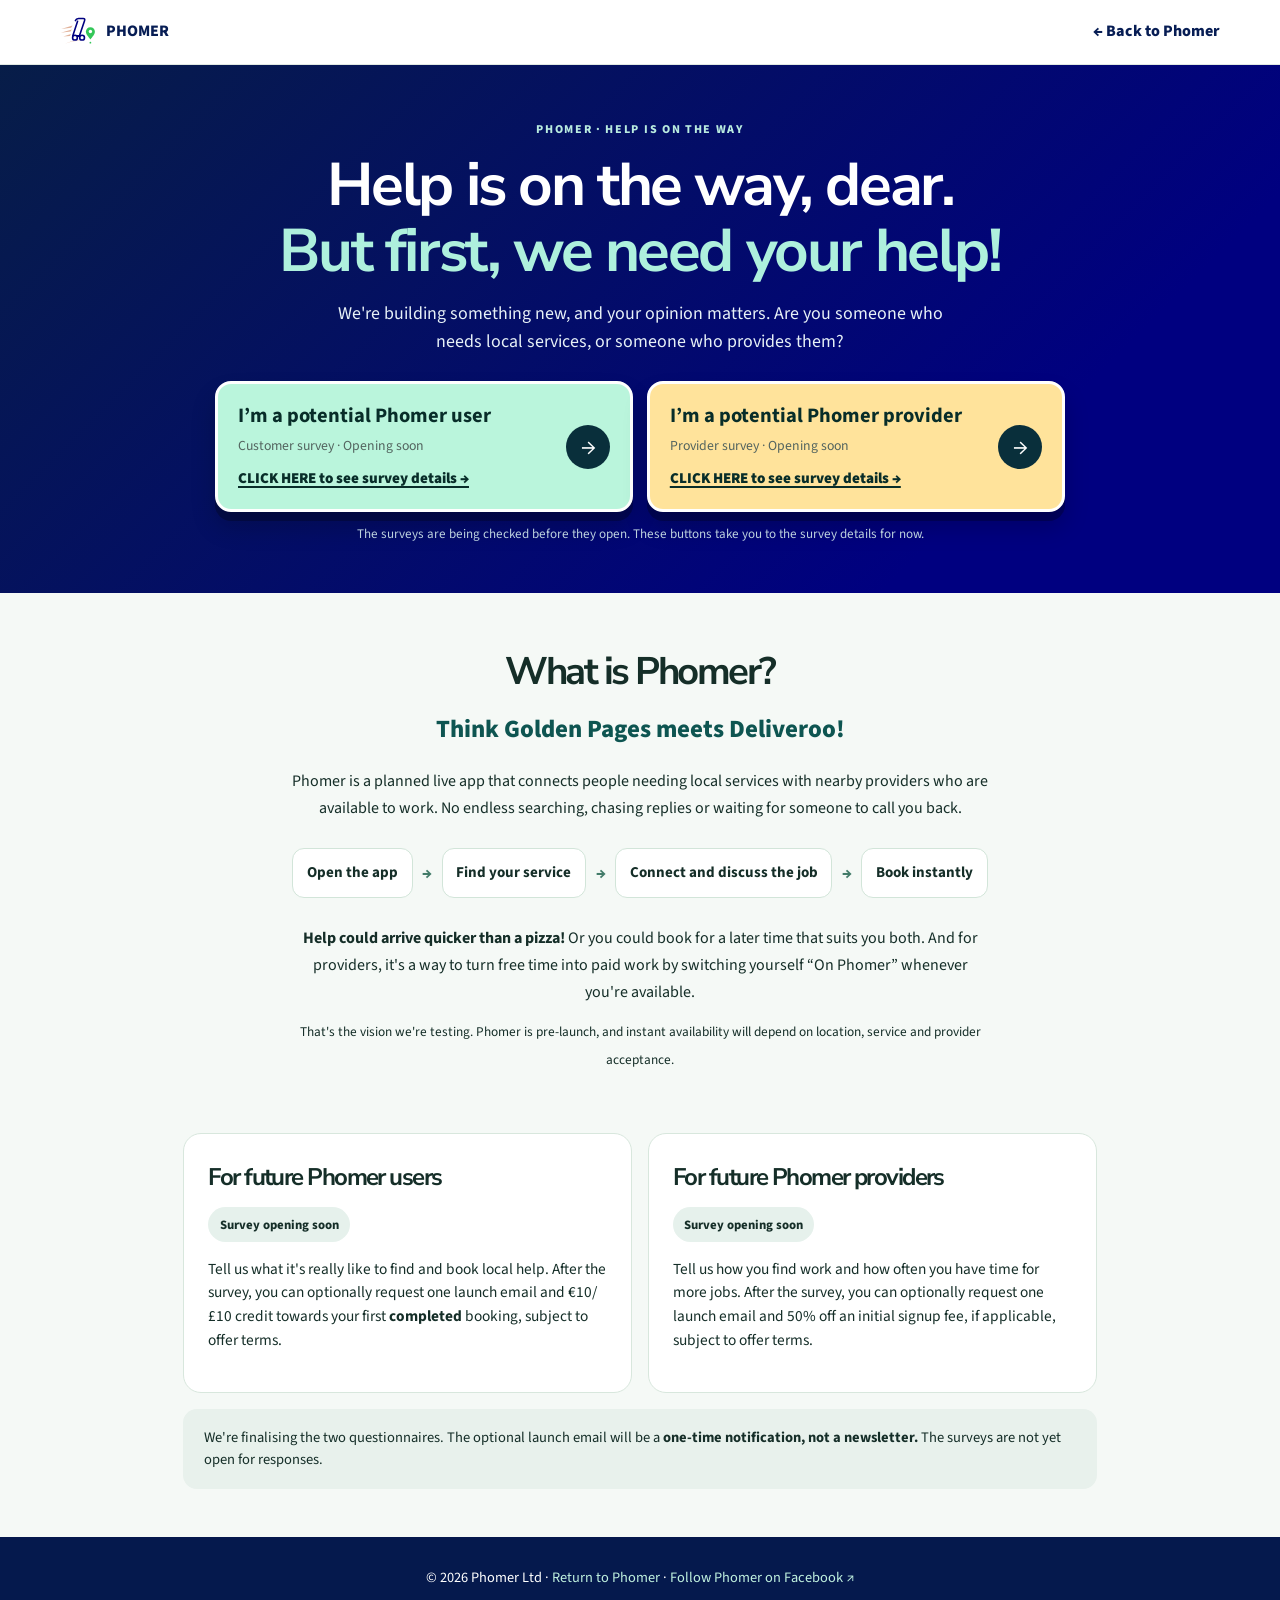
==== commit ed4b66ac: "Add official Phomer Facebook page link to website footer" ====
--- a/market-research/index.html
+++ b/market-research/index.html
@@ -105,6 +105,6 @@
       <div class="research-note">We're finalising the two questionnaires. The optional launch email will be a <strong>one-time notification, not a newsletter.</strong> The surveys are not yet open for responses.</div>
     </section>
   </main>
-  <footer class="research-footer">© 2026 Phomer Ltd · <a href="../">Return to Phomer</a></footer>
+  <footer class="research-footer">© 2026 Phomer Ltd · <a href="../">Return to Phomer</a> · <a href="https://www.facebook.com/profile.php?id=61593205138437" target="_blank" rel="noopener noreferrer" aria-label="Follow Phomer on Facebook">Follow Phomer on Facebook ↗</a></footer>
 </body>
 </html>
--- a/styles.css
+++ b/styles.css
@@ -55,3 +55,25 @@
 .section .kicker,.card-kicker,.underlink,.text-link{color:#000080}
 .nav-links>a:hover,.btn:hover{opacity:.93}
 @media(max-width:610px){.brand{font-size:21px}.brand img{width:47px;height:45px}.brand-word small{font-size:6.7px}.brand-values{gap:22px}.hero h1{font-size:clamp(44px,11.5vw,62px)}.hero-glow-two{opacity:.11}}
+
+
+/* Homepage market research invitation */
+.research-popup{border:0;border-radius:24px;padding:0;width:min(92vw,690px);max-height:min(90dvh,850px);overflow:auto;color:#102d2b;background:#fff;box-shadow:0 28px 90px rgba(0,0,0,.42)}
+.research-popup::backdrop{background:rgba(1,10,45,.78);backdrop-filter:blur(5px)}
+.research-popup-inner{position:relative;padding:clamp(22px,4vw,40px);text-align:center}
+.research-popup-close{position:absolute;right:14px;top:10px;border:0;background:#edf4ef;color:#112d2c;border-radius:50%;width:40px;height:40px;cursor:pointer;font-size:27px;line-height:1}
+.research-popup-kicker{display:block;font-weight:900;font-size:11px;letter-spacing:.15em;color:#176c59;margin:0 32px 12px}
+.research-popup h2{font-size:clamp(25px,4vw,42px);line-height:1.16;letter-spacing:-.055em;color:#000080;margin:0 0 14px}
+.research-popup h2 em{font-style:normal;color:#19705c}
+.research-popup p{line-height:1.55;max-width:530px;margin:0 auto 15px;font-size:15px}
+.research-popup .popup-prompt{margin:14px auto 10px;font-size:16px}
+.popup-choices{display:grid;grid-template-columns:1fr 1fr;gap:12px;margin:0 auto 15px}
+.popup-choice{display:flex;text-align:left;min-height:136px;padding:19px;border:3px solid #e7efe9;border-radius:16px;text-decoration:none;box-shadow:0 6px 0 rgba(4,33,43,.15);cursor:pointer;transition:transform .15s,box-shadow .15s;color:#082d2a}
+.popup-choice:hover,.popup-choice:focus-visible{transform:translateY(-3px);box-shadow:0 9px 0 rgba(4,33,43,.22)}
+.popup-user{background:#baf5dc}.popup-provider{background:#ffe5a6}
+.popup-choice strong{font:800 18px/1.25 Manrope,sans-serif;display:block;letter-spacing:-.035em}
+.popup-choice small{display:block;font-size:12px;margin:7px 0 11px;line-height:1.35}
+.popup-choice b{display:inline-block;font-size:13px;font-weight:900;text-decoration:underline;text-underline-offset:3px}
+.research-popup .popup-status{font-size:12px;color:#53645f;margin:6px auto 14px}
+.popup-dismiss{border:0;background:transparent;color:#334e49;text-decoration:underline;text-underline-offset:3px;padding:7px 12px;cursor:pointer;font-weight:700;font-size:13px}
+@media(max-width:520px){.popup-choices{grid-template-columns:1fr;gap:9px}.popup-choice{min-height:0;padding:13px 17px}.research-popup-inner{padding:25px 20px}.research-popup h2{font-size:27px}.research-popup p{font-size:14px;margin-bottom:10px}.popup-choice strong{font-size:16px}.popup-choice small{margin:4px 0 6px}}
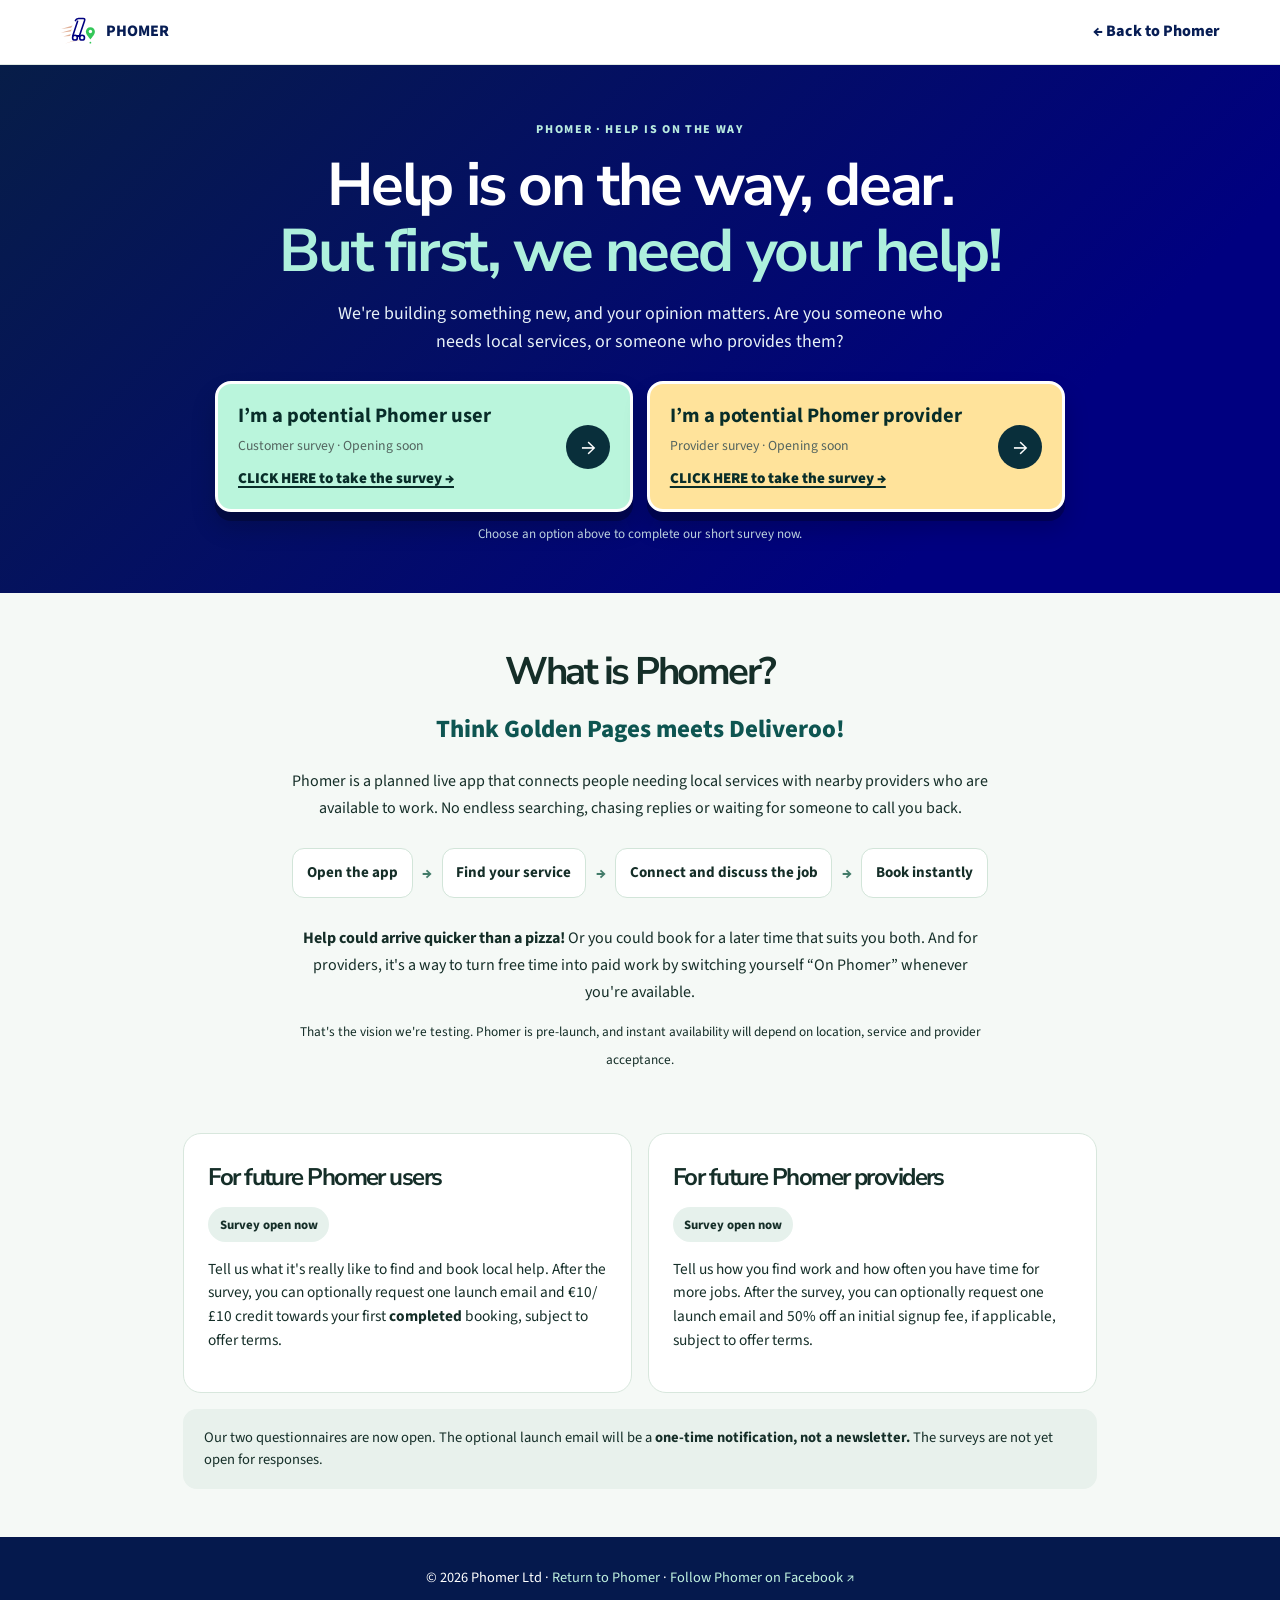
==== commit b4b33433: "Connect Phomer research landing page choices to published Tally surveys" ====
--- a/market-research/index.html
+++ b/market-research/index.html
@@ -67,14 +67,14 @@
       <h1 id="research-title">Help is on the way, dear.<br><em>But first, we need your help!</em></h1>
       <p>We're building something new, and your opinion matters. Are you someone who needs local services, or someone who provides them?</p>
       <div class="survey-choices" aria-label="Choose your Phomer research survey">
-        <a class="survey-choice" href="#customers">
-          <span><strong>I’m a potential Phomer user</strong><small>Customer survey · Opening soon</small><span class="click-action">CLICK HERE to see survey details →</span></span><span class="arrow-disc" aria-hidden="true">→</span>
+        <a class="survey-choice" href="https://tally.so/r/KpzbO7">
+          <span><strong>I’m a potential Phomer user</strong><small>Customer survey · Opening soon</small><span class="click-action">CLICK HERE to take the survey →</span></span><span class="arrow-disc" aria-hidden="true">→</span>
         </a>
-        <a class="survey-choice" href="#providers">
-          <span><strong>I’m a potential Phomer provider</strong><small>Provider survey · Opening soon</small><span class="click-action">CLICK HERE to see survey details →</span></span><span class="arrow-disc" aria-hidden="true">→</span>
+        <a class="survey-choice" href="https://tally.so/r/aO9Vg9">
+          <span><strong>I’m a potential Phomer provider</strong><small>Provider survey · Opening soon</small><span class="click-action">CLICK HERE to take the survey →</span></span><span class="arrow-disc" aria-hidden="true">→</span>
         </a>
       </div>
-      <p class="research-caveat">The surveys are being checked before they open. These buttons take you to the survey details for now.</p>
+      <p class="research-caveat">Choose an option above to complete our short survey now.</p>
     </section>
     <section class="research-explain" aria-labelledby="what-title">
       <h2 id="what-title">What is Phomer?</h2>
@@ -93,16 +93,16 @@
       <div class="research-grid">
         <article class="research-card" id="customers">
           <h3>For future Phomer users</h3>
-          <span class="research-status">Survey opening soon</span>
+          <span class="research-status">Survey open now</span>
           <p>Tell us what it's really like to find and book local help. After the survey, you can optionally request one launch email and €10/£10 credit towards your first <strong>completed</strong> booking, subject to offer terms.</p>
         </article>
         <article class="research-card" id="providers">
           <h3>For future Phomer providers</h3>
-          <span class="research-status">Survey opening soon</span>
+          <span class="research-status">Survey open now</span>
           <p>Tell us how you find work and how often you have time for more jobs. After the survey, you can optionally request one launch email and 50% off an initial signup fee, if applicable, subject to offer terms.</p>
         </article>
       </div>
-      <div class="research-note">We're finalising the two questionnaires. The optional launch email will be a <strong>one-time notification, not a newsletter.</strong> The surveys are not yet open for responses.</div>
+      <div class="research-note">Our two questionnaires are now open. The optional launch email will be a <strong>one-time notification, not a newsletter.</strong> The surveys are not yet open for responses.</div>
     </section>
   </main>
   <footer class="research-footer">© 2026 Phomer Ltd · <a href="../">Return to Phomer</a> · <a href="https://www.facebook.com/profile.php?id=61593205138437" target="_blank" rel="noopener noreferrer" aria-label="Follow Phomer on Facebook">Follow Phomer on Facebook ↗</a></footer>
--- a/styles.css
+++ b/styles.css
@@ -77,3 +77,9 @@
 .research-popup .popup-status{font-size:12px;color:#53645f;margin:6px auto 14px}
 .popup-dismiss{border:0;background:transparent;color:#334e49;text-decoration:underline;text-underline-offset:3px;padding:7px 12px;cursor:pointer;font-weight:700;font-size:13px}
 @media(max-width:520px){.popup-choices{grid-template-columns:1fr;gap:9px}.popup-choice{min-height:0;padding:13px 17px}.research-popup-inner{padding:25px 20px}.research-popup h2{font-size:27px}.research-popup p{font-size:14px;margin-bottom:10px}.popup-choice strong{font-size:16px}.popup-choice small{margin:4px 0 6px}}
+
+/* Visible on first paint, without relying on native dialog JS */
+.research-popup-backdrop{position:fixed;inset:0;z-index:99999;background:rgba(1,10,45,.83);display:flex;align-items:center;justify-content:center;padding:14px;overflow:auto;overscroll-behavior:contain}
+.research-popup-backdrop[hidden]{display:none!important}
+.research-popup-backdrop .research-popup{display:block;position:relative;margin:auto;max-height:min(94dvh,900px)}
+body.research-popup-open{overflow:hidden}
